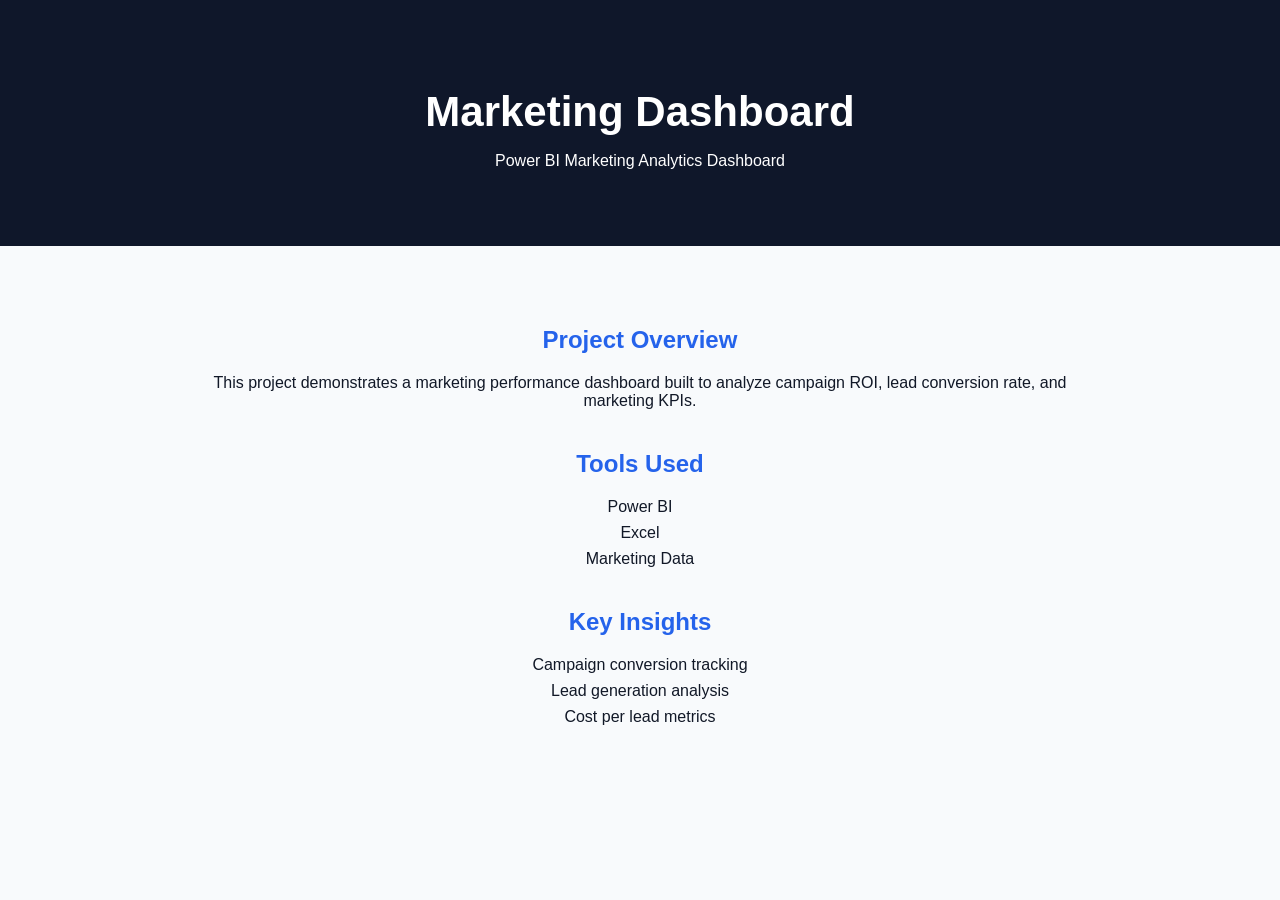
==== projects/marketing-dashboard.html @ 74855278 "Create marketing-dashboard.html" ====
<!DOCTYPE html>
<html>

<head>

<title>Marketing Dashboard Project</title>

<link rel="stylesheet" href="../style.css">

</head>

<body>

<header>

<h1>Marketing Dashboard</h1>

<p>Power BI Marketing Analytics Dashboard</p>

</header>

<section>

<h2>Project Overview</h2>

<p>
This project demonstrates a marketing performance dashboard built
to analyze campaign ROI, lead conversion rate, and marketing KPIs.
</p>

<h2>Tools Used</h2>

<ul>

<li>Power BI</li>
<li>Excel</li>
<li>Marketing Data</li>

</ul>

<h2>Key Insights</h2>

<ul>

<li>Campaign conversion tracking</li>
<li>Lead generation analysis</li>
<li>Cost per lead metrics</li>

</ul>

</section>

</body>

</html>
---- style.css ----
nav{
background:#111827;
padding:15px;
}

nav a{
color:white;
margin:0 15px;
text-decoration:none;
font-weight:bold;
}

nav a:hover{
color:#2563eb;
}

body{
font-family: Arial, Helvetica, sans-serif;
margin:0;
background:#f8fafc;
color:#111827;
text-align:center;
}

header{
background:#0f172a;
color:white;
padding:60px 20px;
}

section{
padding:40px;
max-width:900px;
margin:auto;
}

h1{
font-size:42px;
margin-bottom:10px;
}

h2{
margin-top:40px;
color:#2563eb;
}

ul{
list-style:none;
padding:0;
}

li{
margin:8px 0;
}

footer{
margin-top:40px;
padding:20px;
background:#0f172a;
color:white;
}

.profile{

width:140px;
height:140px;
border-radius:50%;
margin-bottom:20px;
border:4px solid white;

}

.resume-btn{

display:inline-block;
margin-top:20px;
padding:12px 25px;
background:#2563eb;
color:white;
text-decoration:none;
border-radius:6px;
font-weight:bold;

}

.resume-btn:hover{

background:#1e40af;

}

.portfolio-grid{

display:grid;
grid-template-columns:repeat(auto-fit,minmax(250px,1fr));
gap:25px;
margin-top:30px;

}

.project-card{

background:white;
padding:25px;
border-radius:10px;
box-shadow:0 4px 12px rgba(0,0,0,0.1);

}

.project-card:hover{

transform:translateY(-5px);
transition:0.3s;

}

form{

display:flex;
flex-direction:column;
max-width:500px;
margin:auto;
gap:15px;

}

input, textarea{

padding:12px;
border-radius:6px;
border:1px solid #ccc;
font-size:14px;

}

button{

background:#2563eb;
color:white;
padding:12px;
border:none;
border-radius:6px;
font-weight:bold;
cursor:pointer;

}

button:hover{

background:#1e40af;

}

.social-links{

margin-top:20px;

}

.social-links a{

display:inline-block;
margin:8px;
padding:10px 18px;
background:#111827;
color:white;
text-decoration:none;
border-radius:6px;
font-size:14px;

}

.social-links a:hover{

background:#2563eb;

}
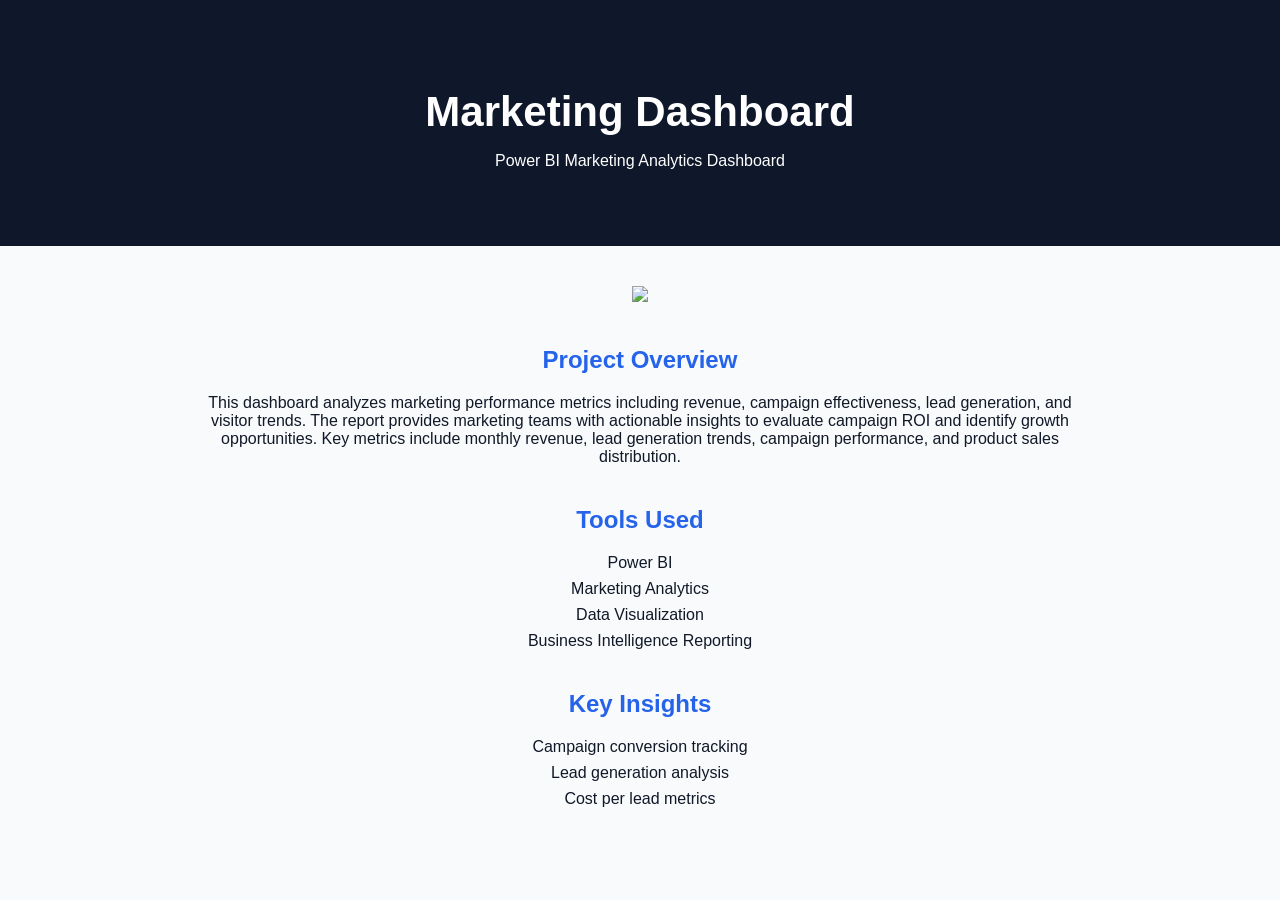
==== commit f292c6b8: "Update marketing-dashboard.html" ====
--- a/projects/marketing-dashboard.html
+++ b/projects/marketing-dashboard.html
@@ -20,22 +20,28 @@
 </header>
 
 <section>
+<img src="../images/marketing-dashboard.png" class="project-image">
 
 <h2>Project Overview</h2>
 
 <p>
-This project demonstrates a marketing performance dashboard built
-to analyze campaign ROI, lead conversion rate, and marketing KPIs.
+This dashboard analyzes marketing performance metrics including revenue,
+campaign effectiveness, lead generation, and visitor trends.
+
+The report provides marketing teams with actionable insights
+to evaluate campaign ROI and identify growth opportunities.
+
+Key metrics include monthly revenue, lead generation trends,
+campaign performance, and product sales distribution.
 </p>
 
 <h2>Tools Used</h2>
 
 <ul>
-
 <li>Power BI</li>
-<li>Excel</li>
-<li>Marketing Data</li>
-
+<li>Marketing Analytics</li>
+<li>Data Visualization</li>
+<li>Business Intelligence Reporting</li>
 </ul>
 
 <h2>Key Insights</h2>
--- a/style.css
+++ b/style.css
@@ -177,3 +177,22 @@
 }
 
 
+.project-card a{
+
+display:inline-block;
+margin-top:10px;
+padding:8px 14px;
+background:#2563eb;
+color:white;
+text-decoration:none;
+border-radius:6px;
+
+}
+
+.project-card a:hover{
+
+background:#1e40af;
+
+}
+
+
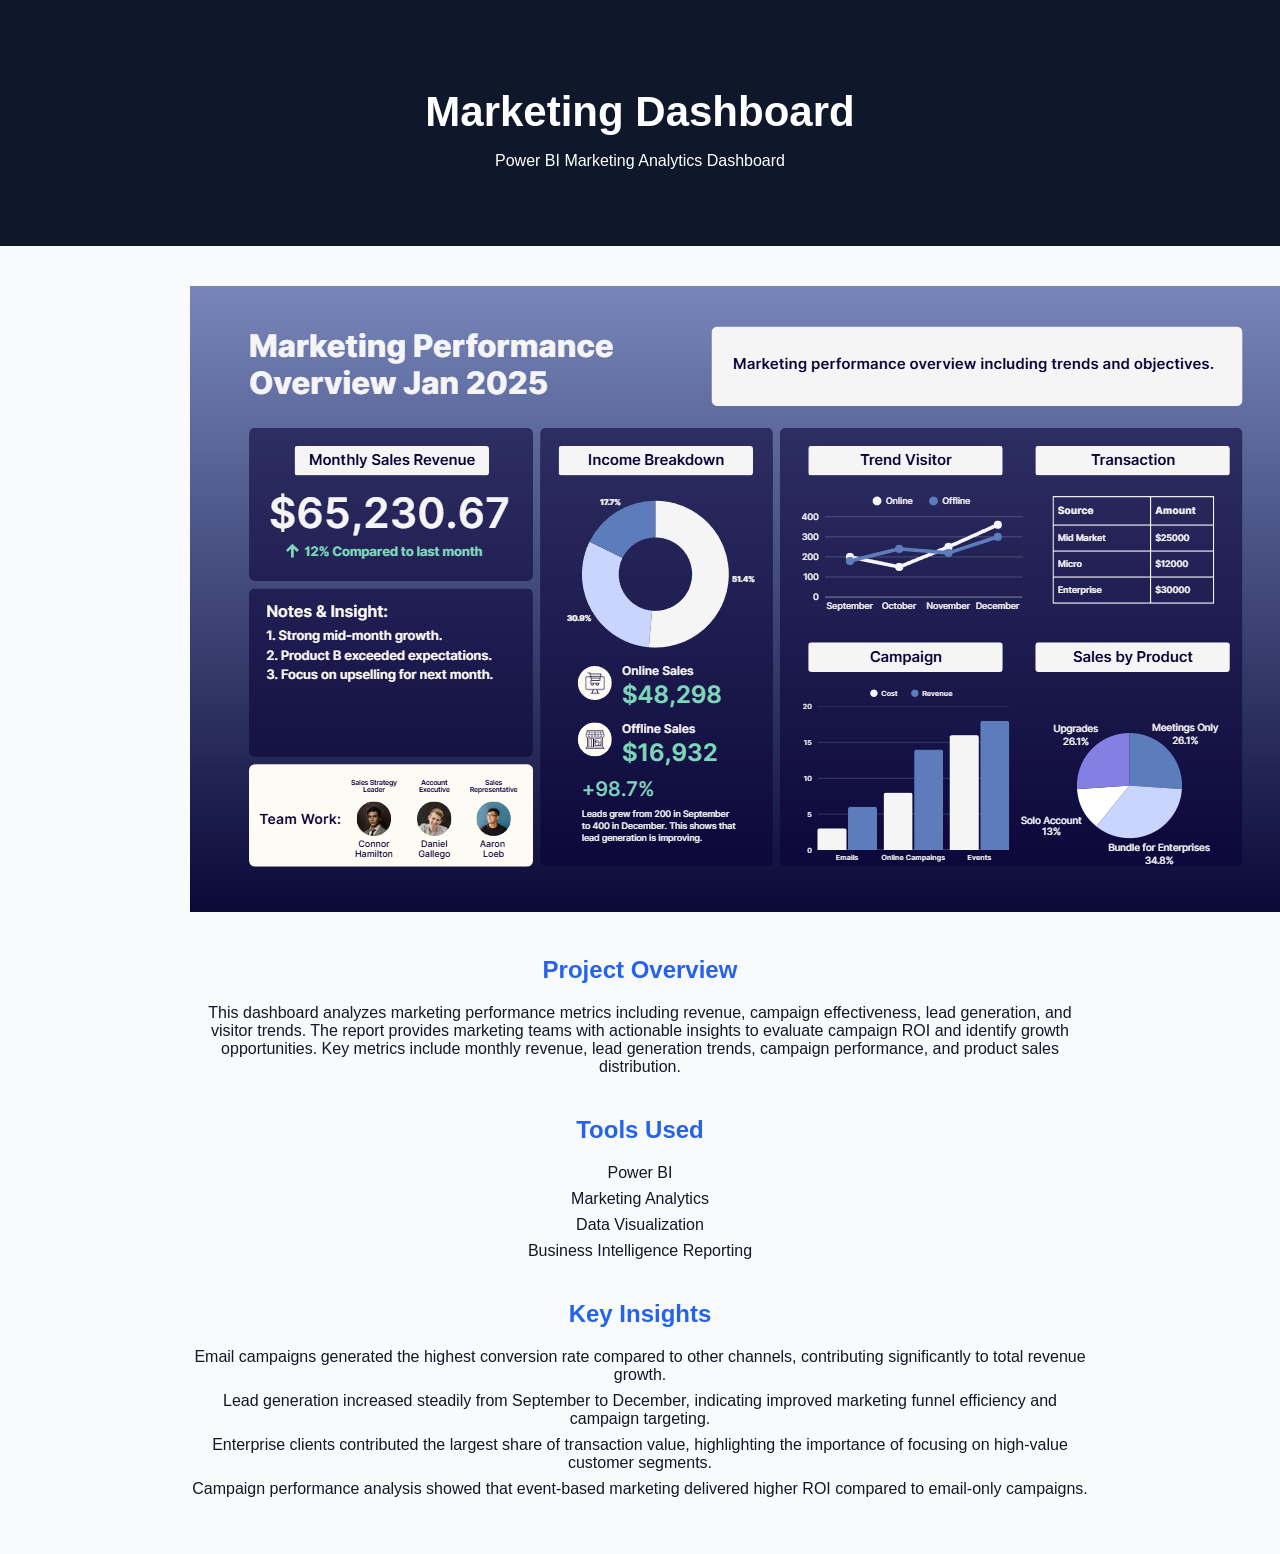
==== commit c6d64c52: "Update marketing-dashboard.html" ====
--- a/projects/marketing-dashboard.html
+++ b/projects/marketing-dashboard.html
@@ -48,9 +48,25 @@
 
 <ul>
 
-<li>Campaign conversion tracking</li>
-<li>Lead generation analysis</li>
-<li>Cost per lead metrics</li>
+<li>
+Email campaigns generated the highest conversion rate compared to other channels,
+contributing significantly to total revenue growth.
+</li>
+
+<li>
+Lead generation increased steadily from September to December, indicating improved
+marketing funnel efficiency and campaign targeting.
+</li>
+
+<li>
+Enterprise clients contributed the largest share of transaction value,
+highlighting the importance of focusing on high-value customer segments.
+</li>
+
+<li>
+Campaign performance analysis showed that event-based marketing delivered
+higher ROI compared to email-only campaigns.
+</li>
 
 </ul>
 
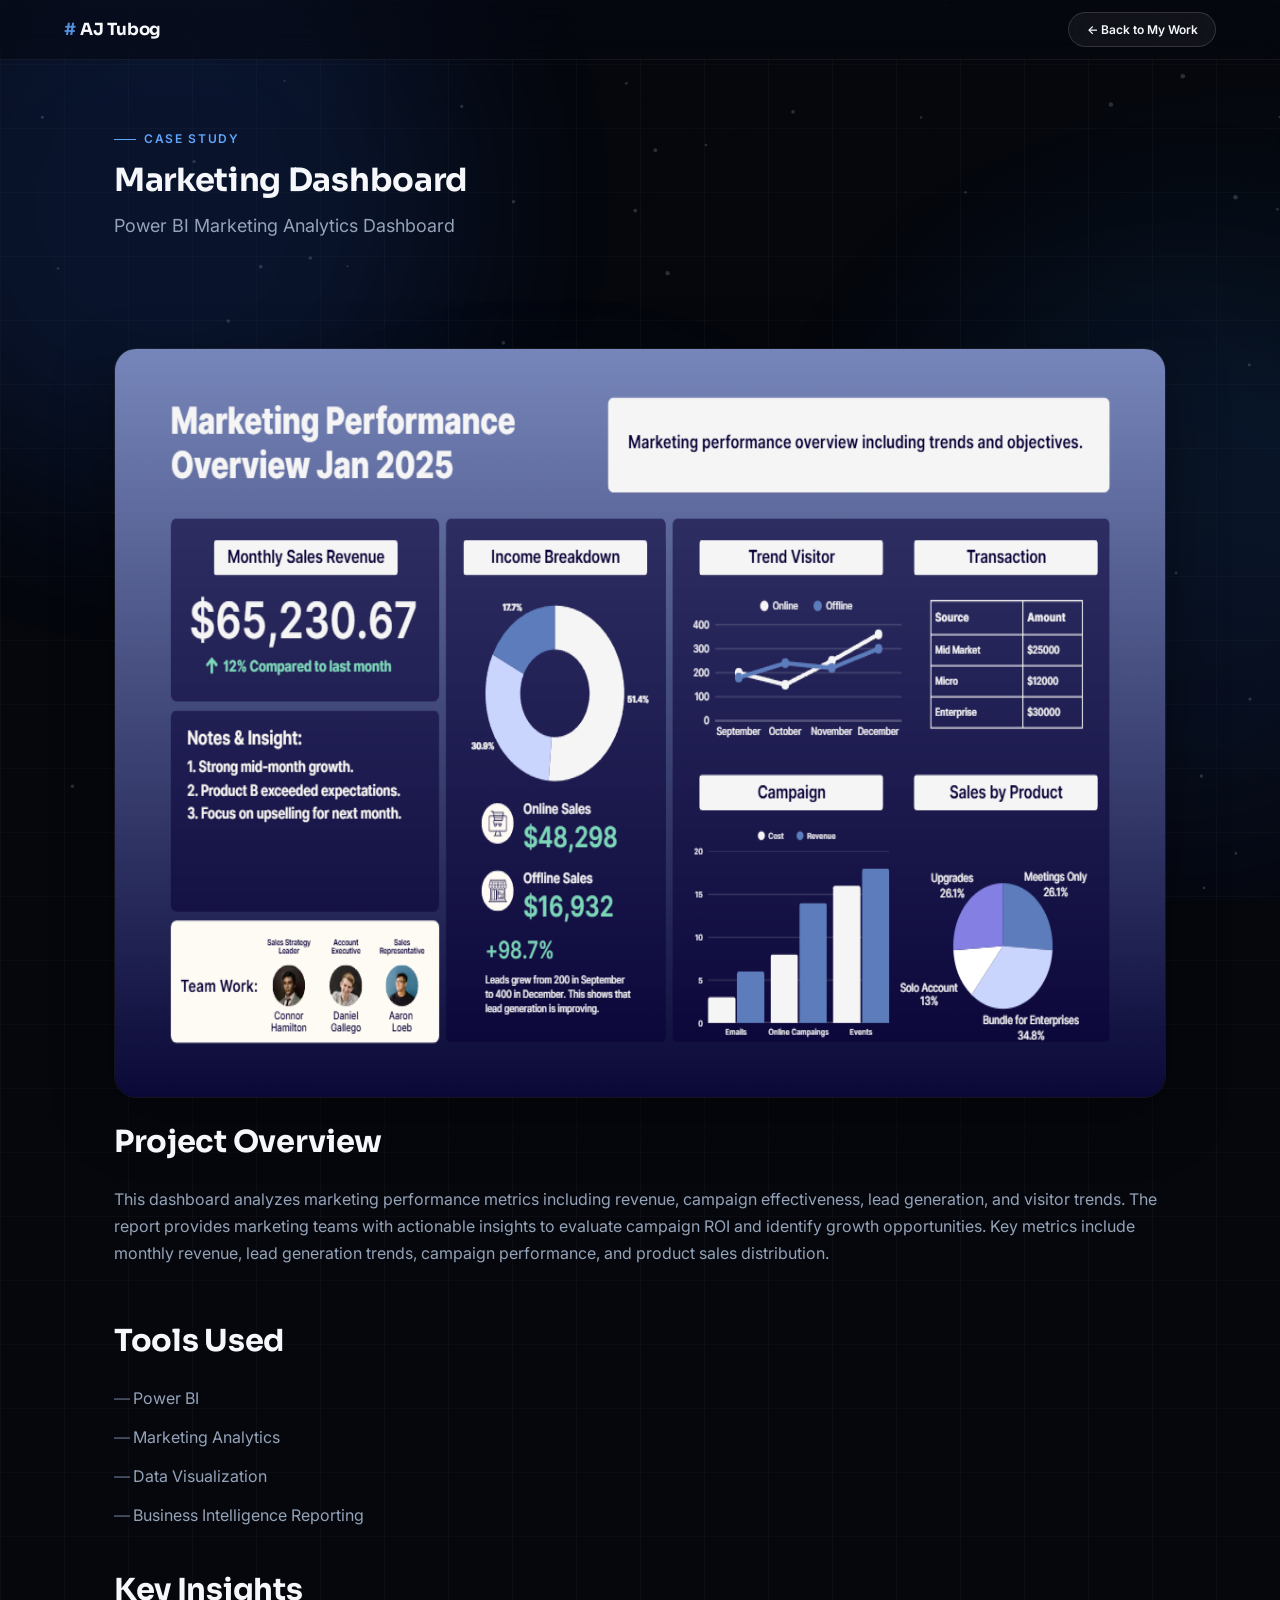
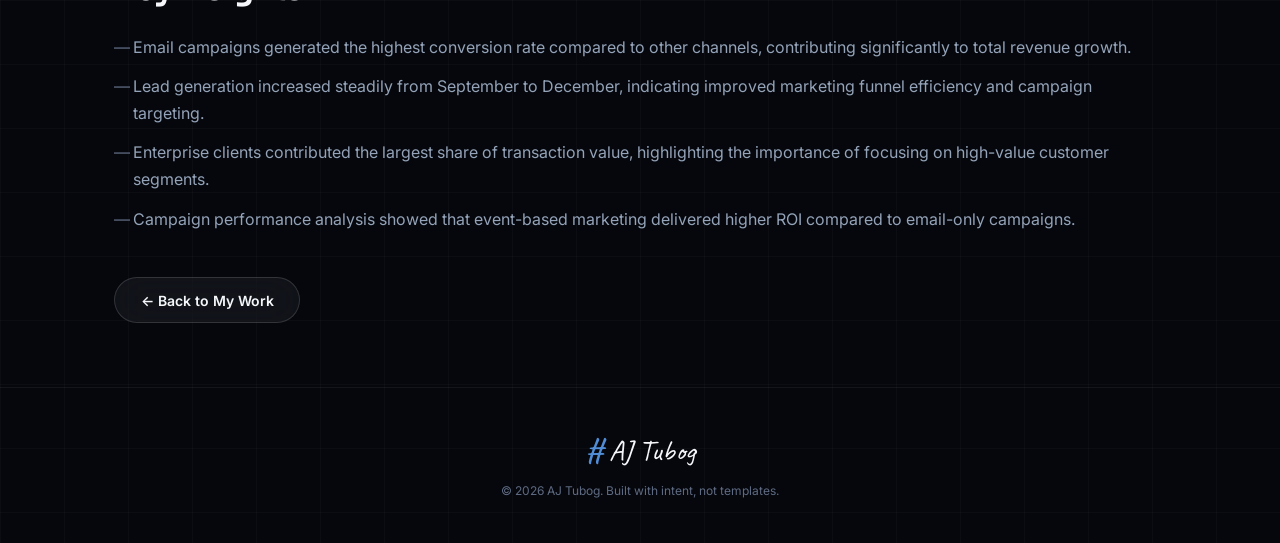
==== commit 073069a7: "Add files via upload" ====
--- a/projects/marketing-dashboard.html
+++ b/projects/marketing-dashboard.html
@@ -1,77 +1,94 @@
 <!DOCTYPE html>
-<html>
+<html lang="en">
+<head>
+<meta charset="UTF-8">
+<meta name="viewport" content="width=device-width, initial-scale=1.0">
+<title>Marketing Dashboard — AJ Tubog</title>
+<meta name="description" content="Power BI dashboard analyzing campaign performance and marketing ROI, built by AJ Tubog.">
+<link rel="canonical" href="https://tubogaj.github.io/aj-tubog-portfolio/projects/marketing-dashboard.html">
 
-<head>
+<link rel="preconnect" href="https://fonts.googleapis.com">
+<link rel="preconnect" href="https://fonts.gstatic.com" crossorigin>
+<link rel="preconnect" href="https://cdnjs.cloudflare.com" crossorigin>
 
-<title>Marketing Dashboard Project</title>
+<link rel="stylesheet" href="../css/style.css">
 
-<link rel="stylesheet" href="../style.css">
-
+<link rel="preload" as="style" href="https://fonts.googleapis.com/css2?family=Sora:wght@400;600;700&family=Inter:wght@300;400;500;600&family=Caveat:wght@600;700&display=swap" onload="this.onload=null;this.rel='stylesheet'">
+<link rel="preload" as="style" href="https://cdnjs.cloudflare.com/ajax/libs/font-awesome/6.5.0/css/all.min.css" onload="this.onload=null;this.rel='stylesheet'">
+<noscript>
+  <link rel="stylesheet" href="https://fonts.googleapis.com/css2?family=Sora:wght@400;600;700&family=Inter:wght@300;400;500;600&family=Caveat:wght@600;700&display=swap">
+  <link rel="stylesheet" href="https://cdnjs.cloudflare.com/ajax/libs/font-awesome/6.5.0/css/all.min.css">
+</noscript>
 </head>
 
 <body>
+<a class="skip-link" href="#main">Skip to content</a>
+<div class="ambient-bg" aria-hidden="true">
+  <span class="ambient-blob a"></span>
+  <span class="ambient-blob b"></span>
+  <span class="ambient-blob c"></span>
+</div>
+<canvas id="bgNetwork" class="bg-network" aria-hidden="true"></canvas>
 
-<header>
+<nav class="site-nav">
+  <a href="../index.html" class="brand"><span class="hash">#</span> AJ Tubog</a>
+  <a href="../index.html#work" class="btn btn-ghost btn-sm">← Back to My Work</a>
+</nav>
 
-<h1>Marketing Dashboard</h1>
+<main id="main">
+  <header class="section project-hero">
+    <div class="container">
+      <p class="eyebrow">Case Study</p>
+      <h1>Marketing Dashboard</h1>
+      <p class="subtitle">Power BI Marketing Analytics Dashboard</p>
+    </div>
+  </header>
 
-<p>Power BI Marketing Analytics Dashboard</p>
+  <section class="section section-tight">
+    <div class="container">
+      <img src="../images/marketing-dashboard.png" alt="Marketing Dashboard screenshot" class="project-image" width="1200" height="750" decoding="async">
 
-</header>
+      <div class="project-content">
+        <h2>Project Overview</h2>
+        <p>This dashboard analyzes marketing performance metrics including revenue, campaign effectiveness, lead generation, and visitor trends. The report provides marketing teams with actionable insights to evaluate campaign ROI and identify growth opportunities. Key metrics include monthly revenue, lead generation trends, campaign performance, and product sales distribution.</p>
+      </div>
 
-<section>
-<img src="../images/marketing-dashboard.png" class="project-image">
+      <div class="project-content">
+        <h2>Tools Used</h2>
+        <ul>
+          <li>Power BI</li>
+          <li>Marketing Analytics</li>
+          <li>Data Visualization</li>
+          <li>Business Intelligence Reporting</li>
+        </ul>
+      </div>
 
-<h2>Project Overview</h2>
+      <div class="project-content">
+        <h2>Key Insights</h2>
+        <ul>
+          <li>Email campaigns generated the highest conversion rate compared to other channels, contributing significantly to total revenue growth.</li>
+          <li>Lead generation increased steadily from September to December, indicating improved marketing funnel efficiency and campaign targeting.</li>
+          <li>Enterprise clients contributed the largest share of transaction value, highlighting the importance of focusing on high-value customer segments.</li>
+          <li>Campaign performance analysis showed that event-based marketing delivered higher ROI compared to email-only campaigns.</li>
+        </ul>
+      </div>
 
-<p>
-This dashboard analyzes marketing performance metrics including revenue,
-campaign effectiveness, lead generation, and visitor trends.
+      <a href="../index.html#work" class="btn btn-ghost">← Back to My Work</a>
+    </div>
+  </section>
+</main>
 
-The report provides marketing teams with actionable insights
-to evaluate campaign ROI and identify growth opportunities.
+<footer class="site-footer">
+  <div class="container">
+    <div class="footer-signature"><span class="hash">#</span> AJ Tubog</div>
+    <p class="footer-note">© <span id="year"></span> AJ Tubog. Built with intent, not templates.</p>
+  </div>
+</footer>
 
-Key metrics include monthly revenue, lead generation trends,
-campaign performance, and product sales distribution.
-</p>
-
-<h2>Tools Used</h2>
-
-<ul>
-<li>Power BI</li>
-<li>Marketing Analytics</li>
-<li>Data Visualization</li>
-<li>Business Intelligence Reporting</li>
-</ul>
-
-<h2>Key Insights</h2>
-
-<ul>
-
-<li>
-Email campaigns generated the highest conversion rate compared to other channels,
-contributing significantly to total revenue growth.
-</li>
-
-<li>
-Lead generation increased steadily from September to December, indicating improved
-marketing funnel efficiency and campaign targeting.
-</li>
-
-<li>
-Enterprise clients contributed the largest share of transaction value,
-highlighting the importance of focusing on high-value customer segments.
-</li>
-
-<li>
-Campaign performance analysis showed that event-based marketing delivered
-higher ROI compared to email-only campaigns.
-</li>
-
-</ul>
-
-</section>
-
+<script>document.getElementById('year').textContent = new Date().getFullYear();</script>
+<script type="module">
+  import { initParticles } from '../js/particles.js';
+  initParticles();
+</script>
 </body>
-
 </html>
--- a/css/style.css
+++ b/css/style.css
@@ -0,0 +1,1447 @@
+/* =========================================================
+   DESIGN TOKENS
+   Single source of truth for color, type, spacing, motion.
+   Seeded from the site's existing navy/blue palette + fonts.
+   ========================================================= */
+
+:root{
+
+  /* ---- Color: surfaces ---- */
+  --bg-0:#030407;              /* deepest background */
+  --bg-1:#05070d;              /* base body background */
+  --bg-2:#0a0d17;              /* raised surface */
+  --bg-3:#0e121e;              /* card / panel surface */
+
+  /* ---- Color: glass ---- */
+  --glass-fill:rgba(255,255,255,.05);
+  --glass-fill-strong:rgba(255,255,255,.08);
+  --glass-border:rgba(255,255,255,.08);
+  --glass-blur:18px;
+
+  /* ---- Color: text ---- */
+  --text-0:#f5f7fb;            /* headline */
+  --text-1:#e5e7eb;            /* body strong */
+  --text-2:#94a3b8;            /* body muted */
+  --text-3:#5f6b82;            /* faint / captions */
+
+  /* ---- Color: brand accent ---- */
+  --accent:#3b82f6;
+  --accent-2:#60a5fa;
+  --accent-dim:#2563eb;
+  --accent-glow:rgba(59,130,246,.35);
+
+  /* ---- Color: ambient (ombre lighting, floating gradients) ---- */
+  --ambient-a:#2563eb;
+  --ambient-b:#1e3a8a;
+  --ambient-c:#0ea5e9;
+
+  /* ---- Borders ---- */
+  --border-soft:rgba(255,255,255,.06);
+  --border-strong:rgba(255,255,255,.14);
+
+  /* ---- Typography ---- */
+  --font-display:'Sora', sans-serif;
+  --font-body:'Inter', sans-serif;
+  --font-signature:'Caniago', 'Caveat', cursive;
+
+  --fs-display-xl: clamp(3rem, 8vw, 7rem);
+  --fs-display-lg: clamp(2.25rem, 5vw, 4.5rem);
+  --fs-display-md: clamp(1.75rem, 3.4vw, 2.75rem);
+  --fs-heading: clamp(1.4rem, 2.4vw, 1.9rem);
+  --fs-body-lg: 1.125rem;
+  --fs-body: 1rem;
+  --fs-body-sm: .875rem;
+  --fs-caption: .75rem;
+
+  --lh-tight: 1.08;
+  --lh-snug: 1.3;
+  --lh-body: 1.7;
+
+  /* ---- Spacing scale ---- */
+  --space-2xs: .25rem;
+  --space-xs: .5rem;
+  --space-sm: .75rem;
+  --space-md: .85rem;
+  --space-lg: 1.25rem;
+  --space-xl: 1.75rem;
+  --space-2xl: 2.75rem;
+  --space-3xl: 4rem;
+  --space-4xl: 5.5rem;
+
+  /* ---- Radius ---- */
+  --radius-sm: 8px;
+  --radius-md: 14px;
+  --radius-lg: 22px;
+  --radius-xl: 32px;
+  --radius-full: 999px;
+
+  /* ---- Shadow ---- */
+  --shadow-soft: 0 20px 60px rgba(0,0,0,.35);
+  --shadow-strong: 0 30px 80px rgba(0,0,0,.55);
+  --shadow-accent: 0 20px 60px var(--accent-glow);
+
+  /* ---- Motion ---- */
+  --ease-premium: cubic-bezier(.16,.84,.44,1);
+  --ease-out-soft: cubic-bezier(.22,.61,.36,1);
+  --dur-fast: .25s;
+  --dur-base: .5s;
+  --dur-slow: .9s;
+  --dur-slower: 1.6s;
+
+  /* ---- Layout ---- */
+  --container-w: 1180px;
+  --container-pad: clamp(20px, 5vw, 64px);
+
+  /* ---- Z-index scale ---- */
+  --z-bg: -1;
+  --z-base: 1;
+  --z-nav: 50;
+  --z-cursor: 60;
+  --z-chat: 70;
+  --z-preloader: 100;
+}
+
+/* Respect OS-level reduced motion at the token level so any
+   consumer can branch on it via this custom property trick */
+@media (prefers-reduced-motion: reduce){
+  :root{
+    --dur-fast: 0s;
+    --dur-base: 0s;
+    --dur-slow: 0s;
+    --dur-slower: 0s;
+  }
+}
+
+/* =========================================================
+   BASE — reset, typography, global element defaults
+   ========================================================= */
+
+@font-face{
+  font-family:'Caniago';
+  src:url('../fonts/Caniago-Regular.woff2') format('woff2');
+  font-weight:400;
+  font-style:normal;
+  font-display:swap;
+}
+
+*,
+*::before,
+*::after{
+  box-sizing:border-box;
+}
+
+html{
+  scroll-behavior:auto; /* Lenis takes over smooth scrolling when JS is active */
+}
+
+html.no-js{
+  scroll-behavior:smooth; /* fallback if JS fails to load */
+}
+
+body{
+  margin:0;
+  min-height:100vh;
+  font-family:var(--font-body);
+  font-size:var(--fs-body);
+  color:var(--text-1);
+  background:var(--bg-1);
+  overflow-x:hidden;
+
+  background-image:
+    radial-gradient(ellipse 900px 600px at 15% -10%, rgba(37,99,235,.08), transparent 60%),
+    radial-gradient(ellipse 800px 600px at 100% 20%, rgba(14,165,233,.06), transparent 60%),
+    linear-gradient(rgba(255,255,255,.025) 1px, transparent 1px),
+    linear-gradient(90deg, rgba(255,255,255,.025) 1px, transparent 1px);
+  background-size: auto, auto, 64px 64px, 64px 64px;
+}
+
+img,svg,video{
+  max-width:100%;
+  display:block;
+}
+
+a{
+  color:inherit;
+}
+
+button{
+  font:inherit;
+  color:inherit;
+}
+
+h1,h2,h3,h4{
+  font-family:var(--font-display);
+  color:var(--text-0);
+  line-height:var(--lh-tight);
+  margin:0 0 var(--space-md);
+  letter-spacing:-.01em;
+}
+
+p{
+  margin:0 0 var(--space-md);
+  line-height:var(--lh-body);
+  color:var(--text-2);
+}
+
+ul{
+  margin:0;
+  padding:0;
+  list-style:none;
+}
+
+::selection{
+  background:var(--accent);
+  color:#fff;
+}
+
+/* Accessible focus ring everywhere, invisible for mouse users */
+:focus{
+  outline:none;
+}
+:focus-visible{
+  outline:2px solid var(--accent-2);
+  outline-offset:3px;
+  border-radius:4px;
+}
+
+.skip-link{
+  position:absolute;
+  left:var(--space-md);
+  top:-100px;
+  background:var(--accent);
+  color:#fff;
+  padding:.75rem 1.25rem;
+  border-radius:var(--radius-sm);
+  z-index:200;
+  transition:top var(--dur-fast) var(--ease-out-soft);
+}
+.skip-link:focus{
+  top:var(--space-md);
+}
+
+.visually-hidden{
+  position:absolute !important;
+  width:1px;height:1px;
+  padding:0;margin:-1px;
+  overflow:hidden;
+  clip:rect(0,0,0,0);
+  white-space:nowrap;
+  border:0;
+}
+
+/* =========================================================
+   LAYOUT — containers, section rhythm, grid utilities
+   ========================================================= */
+
+.container{
+  width:100%;
+  max-width:var(--container-w);
+  margin:0 auto;
+  padding-left:var(--container-pad);
+  padding-right:var(--container-pad);
+}
+
+.section{
+  position:relative;
+  padding:var(--space-4xl) 0;
+}
+
+.section-tight{
+  padding:var(--space-3xl) 0;
+}
+
+.section-header{
+  max-width:640px;
+  margin:0 0 var(--space-2xl);
+}
+
+.section-header.center{
+  margin-left:auto;
+  margin-right:auto;
+  text-align:center;
+}
+
+.eyebrow{
+  display:inline-flex;
+  align-items:center;
+  gap:.5rem;
+  font-family:var(--font-body);
+  font-size:var(--fs-caption);
+  letter-spacing:.14em;
+  text-transform:uppercase;
+  color:var(--accent-2);
+  font-weight:600;
+  margin-bottom:var(--space-md);
+}
+
+.eyebrow::before{
+  content:"";
+  width:22px;
+  height:1px;
+  background:var(--accent-2);
+}
+
+.grid{
+  display:grid;
+  gap:var(--space-lg);
+}
+
+.grid + .grid{
+  margin-top:var(--space-lg);
+}
+
+.grid-2{ grid-template-columns:repeat(2,1fr); }
+.grid-3{ grid-template-columns:repeat(3,1fr); }
+.grid-4{ grid-template-columns:repeat(4,1fr); max-width:960px; margin:0 auto; }
+.grid-auto{ grid-template-columns:repeat(auto-fit,minmax(240px,1fr)); }
+
+@media (max-width:900px){
+  .grid-2,.grid-3,.grid-4{ grid-template-columns:1fr 1fr; }
+}
+
+@media (max-width:640px){
+  .grid-2,.grid-3,.grid-4{ grid-template-columns:1fr; }
+  .section{ padding:var(--space-3xl) 0; }
+}
+
+/* =========================================================
+   COMPONENTS — nav, buttons, cards, pills, folders, chat shell
+   ========================================================= */
+
+/* ---------- Brand mark ---------- */
+.hash{
+  color:var(--accent-2);
+  opacity:.85;
+  font-weight:700;
+}
+
+/* ---------- Nav ---------- */
+.site-nav{
+  position:fixed;
+  top:0;left:0;right:0;
+  z-index:var(--z-nav);
+
+  display:flex;
+  align-items:center;
+  justify-content:space-between;
+  gap:var(--space-md);
+
+  padding:var(--space-sm) var(--container-pad);
+
+  background:rgba(6,9,17,.55);
+  backdrop-filter:blur(14px);
+  -webkit-backdrop-filter:blur(14px);
+  border-bottom:1px solid var(--border-soft);
+}
+
+.site-nav .brand{
+  font-family:var(--font-display);
+  font-weight:700;
+  font-size:1.05rem;
+  color:var(--text-0);
+  text-decoration:none;
+  letter-spacing:-.01em;
+}
+
+.nav-links{
+  display:flex;
+  gap:var(--space-lg);
+}
+
+.nav-links a{
+  font-size:var(--fs-body-sm);
+  font-weight:600;
+  text-decoration:none;
+  color:var(--text-2);
+  position:relative;
+  padding:.25rem 0;
+  transition:color var(--dur-fast) var(--ease-out-soft);
+}
+
+.nav-links a::after{
+  content:"";
+  position:absolute;
+  left:0;bottom:-2px;
+  width:0;height:1px;
+  background:var(--accent-2);
+  transition:width var(--dur-fast) var(--ease-out-soft);
+}
+
+.nav-links a:hover,
+.nav-links a.active{
+  color:var(--text-0);
+}
+.nav-links a:hover::after,
+.nav-links a.active::after{
+  width:100%;
+}
+
+.nav-cta{
+  display:inline-flex;
+}
+
+.nav-toggle{
+  display:none;
+  background:none;
+  border:1px solid var(--border-strong);
+  border-radius:var(--radius-sm);
+  width:40px;height:40px;
+  align-items:center;justify-content:center;
+  cursor:pointer;
+}
+.nav-toggle span,
+.nav-toggle span::before,
+.nav-toggle span::after{
+  content:"";
+  display:block;
+  width:18px;height:2px;
+  background:var(--text-0);
+  position:relative;
+  transition:transform var(--dur-fast);
+}
+.nav-toggle span::before{ position:absolute; top:-6px; }
+.nav-toggle span::after{ position:absolute; top:6px; }
+
+@media (max-width:760px){
+  .nav-links{
+    position:fixed;
+    inset:0 0 0 auto;
+    width:min(78vw,320px);
+    height:100vh;
+    background:var(--bg-2);
+    border-left:1px solid var(--border-soft);
+    flex-direction:column;
+    justify-content:center;
+    align-items:flex-start;
+    gap:var(--space-xl);
+    padding:var(--space-2xl);
+    transform:translateX(100%);
+    transition:transform var(--dur-base) var(--ease-premium);
+  }
+  .nav-links.open{
+    transform:translateX(0);
+  }
+  .nav-toggle{ display:flex; }
+  .nav-cta{ display:none; }
+}
+
+/* ---------- Buttons ---------- */
+.btn{
+  --btn-x:0px; --btn-y:0px;
+  display:inline-flex;
+  align-items:center;
+  justify-content:center;
+  gap:.5rem;
+  padding:.85rem 1.6rem;
+  border-radius:var(--radius-full);
+  font-weight:600;
+  font-size:var(--fs-body-sm);
+  text-decoration:none;
+  border:1px solid transparent;
+  cursor:pointer;
+  transform:translate(var(--btn-x),var(--btn-y));
+  transition:transform var(--dur-fast) var(--ease-out-soft),
+             background var(--dur-fast), box-shadow var(--dur-fast), border-color var(--dur-fast);
+  will-change:transform;
+}
+
+.btn-primary{
+  background:var(--accent);
+  color:#fff;
+  box-shadow:0 12px 30px var(--accent-glow);
+}
+.btn-primary:hover{
+  background:var(--accent-dim);
+}
+
+.btn-ghost{
+  background:var(--glass-fill);
+  border-color:var(--border-strong);
+  color:var(--text-0);
+  backdrop-filter:blur(var(--glass-blur));
+}
+.btn-ghost:hover{
+  background:var(--glass-fill-strong);
+  border-color:var(--accent-2);
+}
+
+.btn-sm{
+  padding:.55rem 1.1rem;
+  font-size:var(--fs-caption);
+}
+
+/* ---------- Glass card ---------- */
+.glass-card{
+  background:var(--glass-fill);
+  border:1px solid var(--glass-border);
+  backdrop-filter:blur(var(--glass-blur));
+  -webkit-backdrop-filter:blur(var(--glass-blur));
+  border-radius:var(--radius-lg);
+  padding:var(--space-xl);
+  transition:transform var(--dur-fast) var(--ease-out-soft),
+             border-color var(--dur-fast), box-shadow var(--dur-fast);
+}
+.glass-card:hover{
+  transform:translateY(-6px);
+  border-color:var(--border-strong);
+  box-shadow:var(--shadow-soft);
+}
+
+/* ---------- Pills / tags ---------- */
+.pill{
+  display:inline-flex;
+  align-items:center;
+  gap:.4rem;
+  padding:.5rem 1rem;
+  border-radius:var(--radius-full);
+  background:var(--glass-fill);
+  border:1px solid var(--glass-border);
+  font-size:var(--fs-body-sm);
+  color:var(--text-1);
+  font-weight:500;
+}
+
+.pill-accent{
+  border-color:rgba(59,130,246,.35);
+  color:var(--accent-2);
+  background:rgba(59,130,246,.08);
+}
+
+.tag{
+  display:inline-flex;
+  padding:.3rem .7rem;
+  border-radius:var(--radius-sm);
+  font-size:var(--fs-caption);
+  color:var(--text-2);
+  background:rgba(255,255,255,.04);
+  border:1px solid var(--border-soft);
+}
+
+/* ---------- Folder component (My Work) ---------- */
+.folder{
+  border:1px solid var(--glass-border);
+  border-radius:var(--radius-lg);
+  background:var(--glass-fill);
+  overflow:hidden;
+  transition:border-color var(--dur-fast);
+}
+.folder[open],
+.folder.is-open{
+  border-color:var(--border-strong);
+}
+
+.folder-summary{
+  list-style:none;
+  cursor:pointer;
+  display:flex;
+  align-items:center;
+  justify-content:space-between;
+  gap:var(--space-md);
+  padding:var(--space-lg) var(--space-xl);
+  font-family:var(--font-display);
+  font-size:var(--fs-heading);
+  color:var(--text-0);
+}
+.folder-summary::-webkit-details-marker{ display:none; }
+
+.folder-summary .folder-icon{
+  width:34px;height:34px;
+  border-radius:var(--radius-sm);
+  background:rgba(59,130,246,.12);
+  color:var(--accent-2);
+  display:flex;align-items:center;justify-content:center;
+  flex:none;
+  transition:transform var(--dur-fast) var(--ease-premium);
+}
+.folder.is-open .folder-icon{
+  transform:rotate(90deg);
+}
+
+.folder-count{
+  margin-left:auto;
+  font-family:var(--font-body);
+  font-size:var(--fs-caption);
+  color:var(--text-3);
+  font-weight:500;
+}
+
+.folder-body{
+  overflow:hidden;
+  height:0;
+  padding:0 var(--space-xl);
+}
+.folder.is-open .folder-body,
+.folder[open] .folder-body{
+  height:auto;
+  padding:0 var(--space-xl) var(--space-xl);
+}
+
+.work-grid{
+  display:flex;
+  flex-wrap:wrap;
+  justify-content:center;
+  gap:var(--space-lg);
+}
+
+.work-card{
+  border:1px solid var(--border-soft);
+  border-radius:var(--radius-md);
+  background:var(--bg-3);
+  overflow:hidden;
+  display:flex;
+  flex-direction:column;
+  flex:1 1 300px;
+  max-width:340px;
+}
+
+.work-card-media{
+  aspect-ratio:16/10;
+  background:linear-gradient(135deg,var(--bg-2),var(--bg-3));
+  display:flex;align-items:center;justify-content:center;
+  color:var(--text-3);
+  font-size:var(--fs-caption);
+  position:relative;
+}
+.work-card-media img{
+  width:100%;height:100%;object-fit:cover;
+}
+
+.work-card-body{
+  padding:var(--space-lg);
+  display:flex;
+  flex-direction:column;
+  gap:var(--space-sm);
+  flex:1;
+}
+
+.work-card-tags{
+  display:flex;
+  flex-wrap:wrap;
+  gap:.4rem;
+}
+
+.work-card-links{
+  margin-top:auto;
+  display:flex;
+  gap:var(--space-sm);
+  padding-top:var(--space-sm);
+}
+
+.work-card-links a{
+  font-size:var(--fs-caption);
+  font-weight:600;
+  color:var(--accent-2);
+  text-decoration:none;
+}
+.work-card-links a:hover{
+  text-decoration:underline;
+}
+
+.work-card.is-placeholder{
+  opacity:.72;
+}
+.work-card.is-placeholder .work-card-media::after{
+  content:"Coming soon";
+}
+
+/* ---------- Timeline (Experience) ---------- */
+.timeline{
+  position:relative;
+  padding-left:var(--space-xl);
+  border-left:1px solid var(--border-soft);
+}
+
+.timeline-item{
+  position:relative;
+  padding-bottom:var(--space-2xl);
+}
+.timeline-item:last-child{
+  padding-bottom:0;
+}
+
+.timeline-item::before{
+  content:"";
+  position:absolute;
+  left:calc(var(--space-xl) * -1 - 5px);
+  top:6px;
+  width:10px;height:10px;
+  border-radius:50%;
+  background:var(--accent);
+  box-shadow:0 0 0 4px rgba(59,130,246,.18);
+}
+
+.timeline-role{
+  font-family:var(--font-display);
+  font-size:var(--fs-heading);
+  color:var(--text-0);
+  margin-bottom:.15rem;
+}
+
+.timeline-meta{
+  display:flex;
+  flex-wrap:wrap;
+  gap:.5rem 1rem;
+  font-size:var(--fs-body-sm);
+  color:var(--accent-2);
+  margin-bottom:var(--space-sm);
+}
+
+.timeline-item ul{
+  display:flex;
+  flex-direction:column;
+  gap:.4rem;
+}
+.timeline-item li{
+  color:var(--text-2);
+  font-size:var(--fs-body-sm);
+  line-height:var(--lh-body);
+  padding-left:1.1rem;
+  position:relative;
+}
+.timeline-item li::before{
+  content:"—";
+  position:absolute;
+  left:0;
+  color:var(--text-3);
+}
+
+.timeline-position + .timeline-position{
+  margin-top:var(--space-lg);
+  padding-top:var(--space-lg);
+  border-top:1px dashed var(--border-soft);
+}
+
+.timeline-position h4{
+  display:flex;
+  flex-wrap:wrap;
+  align-items:baseline;
+  gap:.5rem 1rem;
+  font-family:var(--font-body);
+  font-size:var(--fs-body-lg);
+  font-weight:700;
+  color:var(--text-0);
+  margin:0 0 var(--space-sm);
+}
+
+.timeline-position .period{
+  font-size:var(--fs-caption);
+  font-weight:600;
+  color:var(--accent-2);
+}
+
+/* ---------- ChatAJT floating widget ---------- */
+.chatajt-launcher{
+  position:fixed;
+  right:var(--space-lg);
+  bottom:var(--space-lg);
+  z-index:var(--z-chat);
+
+  display:flex;
+  align-items:center;
+  gap:.6rem;
+
+  padding:.8rem 1.2rem;
+  border-radius:var(--radius-full);
+  border:1px solid var(--border-strong);
+  background:var(--bg-3);
+  color:var(--text-0);
+  font-weight:600;
+  font-size:var(--fs-body-sm);
+  box-shadow:var(--shadow-soft);
+  cursor:pointer;
+}
+.chatajt-launcher:hover{
+  border-color:var(--accent-2);
+}
+
+.chatajt-launcher .dot{
+  width:8px;height:8px;
+  border-radius:50%;
+  background:var(--accent);
+  box-shadow:0 0 8px var(--accent);
+}
+
+.chatajt-panel{
+  position:fixed;
+  right:var(--space-lg);
+  bottom:calc(var(--space-lg) + 64px);
+  z-index:var(--z-chat);
+
+  width:min(360px, calc(100vw - 2 * var(--space-lg)));
+  max-height:min(560px, 70vh);
+
+  display:flex;
+  flex-direction:column;
+
+  background:var(--bg-2);
+  border:1px solid var(--border-strong);
+  border-radius:var(--radius-lg);
+  box-shadow:var(--shadow-strong);
+
+  opacity:0;
+  transform:translateY(16px) scale(.98);
+  pointer-events:none;
+  transition:opacity var(--dur-fast) var(--ease-out-soft),
+             transform var(--dur-fast) var(--ease-out-soft);
+}
+.chatajt-panel.is-open{
+  opacity:1;
+  transform:translateY(0) scale(1);
+  pointer-events:auto;
+}
+
+.chatajt-header{
+  display:flex;
+  align-items:center;
+  justify-content:space-between;
+  padding:var(--space-md) var(--space-lg);
+  border-bottom:1px solid var(--border-soft);
+}
+
+.chatajt-header strong{
+  font-family:var(--font-display);
+  color:var(--text-0);
+}
+
+.chatajt-close{
+  background:none;border:none;cursor:pointer;
+  color:var(--text-2);
+  font-size:1.1rem;
+  line-height:1;
+  padding:.25rem;
+}
+.chatajt-close:hover{ color:var(--text-0); }
+
+.chatajt-messages{
+  flex:1;
+  overflow-y:auto;
+  padding:var(--space-md) var(--space-lg);
+  display:flex;
+  flex-direction:column;
+  gap:var(--space-sm);
+}
+
+.chatajt-msg{
+  max-width:88%;
+  padding:.6rem .9rem;
+  border-radius:var(--radius-md);
+  font-size:var(--fs-body-sm);
+  line-height:var(--lh-snug);
+}
+.chatajt-msg.bot{
+  align-self:flex-start;
+  background:var(--glass-fill);
+  border:1px solid var(--glass-border);
+  color:var(--text-1);
+}
+.chatajt-msg.user{
+  align-self:flex-end;
+  background:var(--accent);
+  color:#fff;
+}
+
+.chatajt-prompts{
+  display:flex;
+  flex-wrap:wrap;
+  gap:.4rem;
+  padding:0 var(--space-lg) var(--space-md);
+}
+
+.chatajt-prompt{
+  border:1px solid var(--border-strong);
+  background:transparent;
+  color:var(--text-2);
+  border-radius:var(--radius-full);
+  padding:.4rem .8rem;
+  font-size:var(--fs-caption);
+  cursor:pointer;
+  transition:border-color var(--dur-fast), color var(--dur-fast);
+}
+.chatajt-prompt:hover{
+  border-color:var(--accent-2);
+  color:var(--text-0);
+}
+
+.chatajt-form{
+  display:flex;
+  gap:.5rem;
+  padding:var(--space-md) var(--space-lg);
+  border-top:1px solid var(--border-soft);
+}
+
+.chatajt-form input{
+  flex:1;
+  padding:.7rem .9rem;
+  border-radius:var(--radius-full);
+  border:1px solid var(--border-soft);
+  background:var(--bg-1);
+  color:var(--text-0);
+  font-size:var(--fs-body-sm);
+}
+
+.chatajt-form button{
+  width:40px;height:40px;
+  border-radius:50%;
+  border:none;
+  background:var(--accent);
+  color:#fff;
+  cursor:pointer;
+  flex:none;
+}
+.chatajt-form button:hover{
+  background:var(--accent-dim);
+}
+
+@media (max-width:480px){
+  .chatajt-panel{
+    right:var(--space-sm);
+    left:var(--space-sm);
+    width:auto;
+    bottom:calc(var(--space-sm) + 64px);
+  }
+  .chatajt-launcher{
+    right:var(--space-sm);
+    bottom:var(--space-sm);
+  }
+}
+
+/* =========================================================
+   SECTIONS — per-section layout
+   ========================================================= */
+
+/* ---------- Preloader ---------- */
+.preloader{
+  position:fixed;
+  inset:0;
+  z-index:var(--z-preloader);
+  background:var(--bg-0);
+  display:flex;
+  align-items:center;
+  justify-content:center;
+  flex-direction:column;
+  gap:var(--space-md);
+}
+
+.preloader-signature-wrap{
+  position:relative;
+  display:inline-block;
+}
+
+.preloader-signature{
+  font-family:var(--font-signature);
+  font-size:clamp(2.5rem, 9vw, 5.5rem);
+  color:var(--text-0);
+  white-space:nowrap;
+  display:inline-block;
+}
+
+.preloader-pen{
+  position:absolute;
+  top:8%;
+  bottom:22%;
+  left:0;
+  width:2px;
+  border-radius:var(--radius-full);
+  background:var(--accent-2);
+  box-shadow:0 0 10px var(--accent-2), 0 0 2px #fff;
+  opacity:0;
+  pointer-events:none;
+}
+
+.preloader-bar{
+  width:180px;
+  height:2px;
+  background:var(--border-soft);
+  border-radius:var(--radius-full);
+  overflow:hidden;
+}
+.preloader-bar-fill{
+  height:100%;
+  width:0%;
+  background:var(--accent);
+}
+
+.preloader.is-hidden{
+  pointer-events:none;
+}
+
+/* ---------- Ambient background layer ---------- */
+.ambient-bg{
+  position:fixed;
+  inset:0;
+  z-index:var(--z-bg);
+  pointer-events:none;
+  overflow:hidden;
+}
+
+.bg-network{
+  position:fixed;
+  inset:0;
+  z-index:var(--z-bg);
+  pointer-events:none;
+  display:block;
+  opacity:.65;
+}
+
+@media (prefers-reduced-motion: reduce){
+  .bg-network{ display:none; }
+}
+
+.ambient-blob{
+  position:absolute;
+  width:46vw;
+  height:46vw;
+  max-width:640px;
+  max-height:640px;
+  border-radius:50%;
+  filter:blur(90px);
+  opacity:.14;
+  will-change:transform;
+}
+.ambient-blob.a{ top:-10%; left:-10%; background:var(--ambient-a); }
+.ambient-blob.b{ top:30%; right:-15%; background:var(--ambient-b); }
+.ambient-blob.c{ bottom:-15%; left:20%; background:var(--ambient-c); }
+
+.cursor-glow{
+  position:fixed;
+  top:0;left:0;
+  width:420px;height:420px;
+  border-radius:50%;
+  background:radial-gradient(circle, var(--accent-glow), transparent 65%);
+  transform:translate(-50%,-50%);
+  pointer-events:none;
+  z-index:var(--z-cursor);
+  opacity:0;
+  transition:opacity var(--dur-base);
+}
+.cursor-glow.is-active{ opacity:1; }
+
+@media (hover:none){
+  .cursor-glow{ display:none; }
+}
+
+/* ---------- Hero ---------- */
+.hero{
+  min-height:100svh;
+  display:flex;
+  align-items:center;
+  padding-top:calc(var(--space-3xl) + 60px);
+  padding-bottom:var(--space-3xl);
+}
+
+.hero-inner{
+  display:grid;
+  grid-template-columns:1.3fr .7fr;
+  gap:var(--space-2xl);
+  align-items:center;
+}
+
+.hero-name{
+  font-family:var(--font-signature);
+  font-size:clamp(1.6rem,3vw,2.4rem);
+  color:var(--accent-2);
+  margin-bottom:var(--space-sm);
+}
+
+.hero-headline{
+  font-size:var(--fs-display-lg);
+  line-height:var(--lh-tight);
+  margin-bottom:var(--space-lg);
+}
+
+.hero-sub{
+  font-size:var(--fs-body-lg);
+  color:var(--text-2);
+  max-width:46ch;
+  margin-bottom:var(--space-xl);
+}
+
+.hero-actions{
+  display:flex;
+  gap:var(--space-md);
+  flex-wrap:wrap;
+}
+
+.hero-portrait{
+  position:relative;
+  justify-self:center;
+}
+
+.hero-portrait img{
+  width:min(320px,80%);
+  aspect-ratio:1/1;
+  object-fit:cover;
+  border-radius:var(--radius-xl);
+  border:1px solid var(--border-strong);
+  box-shadow:var(--shadow-strong);
+}
+
+.hero-portrait::before{
+  content:"";
+  position:absolute;
+  inset:-24px;
+  border-radius:var(--radius-xl);
+  background:radial-gradient(circle at 30% 20%, var(--accent-glow), transparent 60%);
+  z-index:-1;
+}
+
+@media (max-width:900px){
+  .hero-inner{
+    grid-template-columns:1fr;
+    text-align:center;
+  }
+  .hero-sub{ margin-left:auto; margin-right:auto; }
+  .hero-actions{ justify-content:center; }
+  .hero-portrait{ order:-1; }
+}
+
+/* ---------- About ---------- */
+.about-grid{
+  display:grid;
+  grid-template-columns:.9fr 1.1fr;
+  gap:var(--space-2xl);
+  align-items:start;
+}
+
+.about-copy p{
+  font-size:var(--fs-body-lg);
+  color:var(--text-1);
+}
+
+.about-stats{
+  display:grid;
+  gap:var(--space-md);
+}
+
+.about-stat{
+  padding:var(--space-lg);
+}
+
+.about-stat .value{
+  font-family:var(--font-display);
+  font-size:2rem;
+  color:var(--text-0);
+}
+.about-stat .label{
+  font-size:var(--fs-body-sm);
+  color:var(--text-2);
+}
+
+@media (max-width:900px){
+  .about-grid{ grid-template-columns:1fr; }
+}
+
+/* ---------- Services (How I Can Help) ---------- */
+.service-card h3{
+  font-size:var(--fs-heading);
+  margin-bottom:var(--space-sm);
+}
+.service-card p{
+  font-size:var(--fs-body-sm);
+  margin-bottom:0;
+}
+.service-card .service-icon{
+  width:44px;height:44px;
+  border-radius:var(--radius-sm);
+  background:rgba(59,130,246,.12);
+  color:var(--accent-2);
+  display:flex;align-items:center;justify-content:center;
+  margin-bottom:var(--space-md);
+}
+
+/* ---------- What I Build (statement) ---------- */
+.statement{
+  text-align:center;
+}
+.statement h2{
+  font-size:var(--fs-display-md);
+  max-width:16ch;
+  margin:0 auto var(--space-md);
+}
+.statement p{
+  max-width:56ch;
+  margin:0 auto;
+  font-size:var(--fs-body-lg);
+}
+
+/* ---------- My Work ---------- */
+.work-folders{
+  display:flex;
+  flex-direction:column;
+  gap:var(--space-md);
+}
+
+/* ---------- Skills ---------- */
+.skills-groups{
+  display:grid;
+  grid-template-columns:repeat(6,1fr);
+  gap:var(--space-lg) var(--space-md);
+}
+
+@media (max-width:1100px){
+  .skills-groups{ grid-template-columns:repeat(3,1fr); }
+}
+
+@media (max-width:640px){
+  .skills-groups{ grid-template-columns:repeat(2,1fr); }
+}
+
+@media (max-width:420px){
+  .skills-groups{ grid-template-columns:1fr; }
+}
+
+.skills-group h3{
+  font-size:var(--fs-body-lg);
+  margin-bottom:var(--space-md);
+  color:var(--text-0);
+}
+
+.skills-group .pill-row{
+  display:flex;
+  flex-wrap:wrap;
+  gap:.5rem;
+}
+
+/* ---------- Industries ---------- */
+.industries-row{
+  display:flex;
+  flex-wrap:wrap;
+  gap:var(--space-md);
+  justify-content:center;
+}
+
+.industry-chip{
+  padding:var(--space-lg) var(--space-xl);
+  text-align:center;
+  min-width:180px;
+}
+.industry-chip h3{
+  font-size:var(--fs-body-lg);
+  margin-bottom:.35rem;
+}
+.industry-chip p{
+  font-size:var(--fs-caption);
+  margin:0;
+}
+
+/* ---------- Why Clients Hire Me ---------- */
+.why-grid{
+  display:flex;
+  flex-wrap:wrap;
+  justify-content:center;
+  gap:var(--space-lg);
+}
+
+.why-card{
+  flex:1 1 240px;
+  max-width:280px;
+}
+
+.why-card .why-index{
+  font-family:var(--font-display);
+  font-size:var(--fs-body-sm);
+  color:var(--accent-2);
+  margin-bottom:var(--space-sm);
+}
+
+/* ---------- CTA ---------- */
+.cta-section{
+  text-align:center;
+}
+.cta-panel{
+  padding:var(--space-3xl) var(--space-xl);
+  text-align:center;
+  background:linear-gradient(160deg, rgba(59,130,246,.12), rgba(139,92,246,.08));
+}
+.cta-panel h2{
+  font-size:var(--fs-display-md);
+  max-width:20ch;
+  margin:0 auto var(--space-lg);
+}
+.cta-actions{
+  display:flex;
+  gap:var(--space-md);
+  justify-content:center;
+  flex-wrap:wrap;
+}
+
+/* ---------- Contact ---------- */
+.contact-grid{
+  display:flex;
+  flex-wrap:wrap;
+  gap:var(--space-md);
+  justify-content:center;
+}
+
+.contact-btn{
+  display:flex;
+  align-items:center;
+  gap:.6rem;
+  min-width:170px;
+}
+
+/* ---------- Footer ---------- */
+.site-footer{
+  padding:var(--space-2xl) 0 var(--space-xl);
+  border-top:1px solid var(--border-soft);
+  text-align:center;
+}
+
+.site-footer .footer-signature{
+  font-family:var(--font-signature);
+  font-size:1.8rem;
+  color:var(--text-0);
+  margin-bottom:var(--space-sm);
+}
+
+.footer-links{
+  display:flex;
+  justify-content:center;
+  gap:var(--space-md);
+  margin:var(--space-lg) 0;
+}
+
+.footer-links a{
+  width:40px;height:40px;
+  border-radius:50%;
+  border:1px solid var(--border-soft);
+  display:flex;align-items:center;justify-content:center;
+  color:var(--text-2);
+  text-decoration:none;
+  transition:color var(--dur-fast), border-color var(--dur-fast), transform var(--dur-fast);
+}
+.footer-links a:hover{
+  color:var(--accent-2);
+  border-color:var(--accent-2);
+  transform:translateY(-3px);
+}
+
+.footer-note{
+  font-size:var(--fs-caption);
+  color:var(--text-3);
+}
+
+/* ---------- Project detail pages ---------- */
+.project-hero{
+  padding-top:calc(var(--space-3xl) + 60px);
+  padding-bottom:var(--space-md);
+}
+.project-hero .subtitle{
+  font-size:var(--fs-body-lg);
+  color:var(--text-2);
+  margin-bottom:0;
+}
+
+.project-image{
+  width:100%;
+  border-radius:var(--radius-lg);
+  border:1px solid var(--border-soft);
+  box-shadow:var(--shadow-soft);
+  margin:var(--space-xl) 0;
+}
+
+.project-content{
+  display:flex;
+  flex-direction:column;
+  gap:var(--space-md);
+  margin-bottom:var(--space-2xl);
+}
+.project-content h2{
+  font-size:var(--fs-heading);
+}
+.project-content ul{
+  display:flex;
+  flex-direction:column;
+  gap:var(--space-sm);
+}
+.project-content li{
+  color:var(--text-2);
+  line-height:var(--lh-body);
+  padding-left:1.2rem;
+  position:relative;
+}
+.project-content li::before{
+  content:"—";
+  position:absolute;
+  left:0;
+  color:var(--text-3);
+}
+
+/* =========================================================
+   ANIMATIONS — reveal states, ambient motion, reduced-motion
+   GSAP drives the actual timelines (see js/reveals.js etc).
+   These rules are the "resting" / fallback states so content
+   is never invisible if JS fails to load.
+   ========================================================= */
+
+[data-reveal]{
+  opacity:0;
+  transform:translateY(28px);
+}
+[data-reveal].is-revealed{
+  opacity:1;
+  transform:none;
+}
+
+[data-reveal-scale]{
+  opacity:0;
+  transform:scale(.94);
+}
+[data-reveal-scale].is-revealed{
+  opacity:1;
+  transform:none;
+}
+
+/* No-JS fallback: never hide content behind JS-only reveals */
+html.no-js [data-reveal],
+html.no-js [data-reveal-scale]{
+  opacity:1 !important;
+  transform:none !important;
+}
+
+@keyframes ambientDrift{
+  0%   { transform:translate(0,0) scale(1); }
+  50%  { transform:translate(4%, 6%) scale(1.08); }
+  100% { transform:translate(0,0) scale(1); }
+}
+
+.ambient-blob{
+  animation:ambientDrift 22s ease-in-out infinite;
+}
+.ambient-blob.b{ animation-duration:28s; animation-delay:-6s; }
+.ambient-blob.c{ animation-duration:34s; animation-delay:-12s; }
+
+@keyframes softPulse{
+  0%,100%{ box-shadow:0 0 0 0 var(--accent-glow); }
+  50%{ box-shadow:0 0 0 8px transparent; }
+}
+
+.chatajt-launcher .dot{
+  animation:softPulse 2.4s ease-in-out infinite;
+}
+
+/* ---------- Reduced motion: kill decorative motion entirely ---------- */
+@media (prefers-reduced-motion: reduce){
+  *,
+  *::before,
+  *::after{
+    animation-duration:.001ms !important;
+    animation-iteration-count:1 !important;
+    transition-duration:.001ms !important;
+    scroll-behavior:auto !important;
+  }
+
+  [data-reveal],
+  [data-reveal-scale]{
+    opacity:1 !important;
+    transform:none !important;
+  }
+
+  .ambient-blob{
+    animation:none !important;
+  }
+
+  .cursor-glow{
+    display:none !important;
+  }
+}
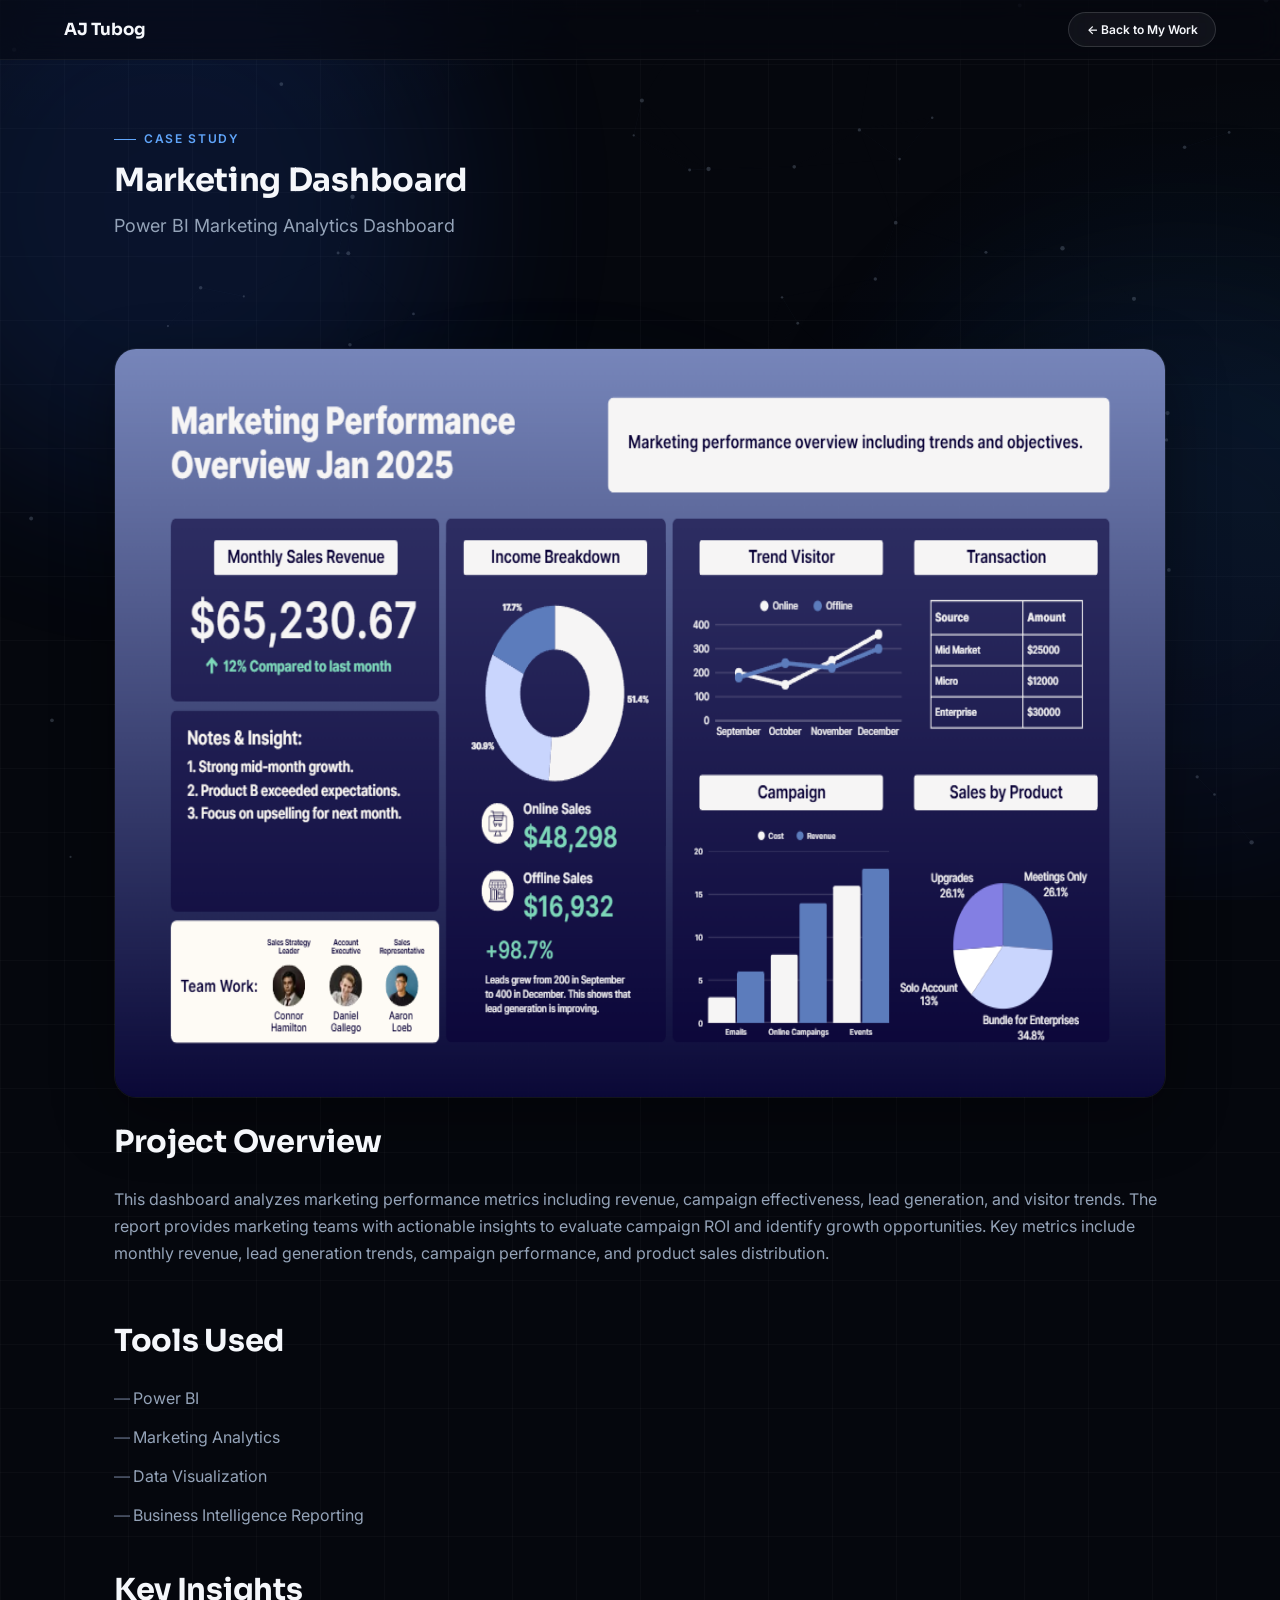
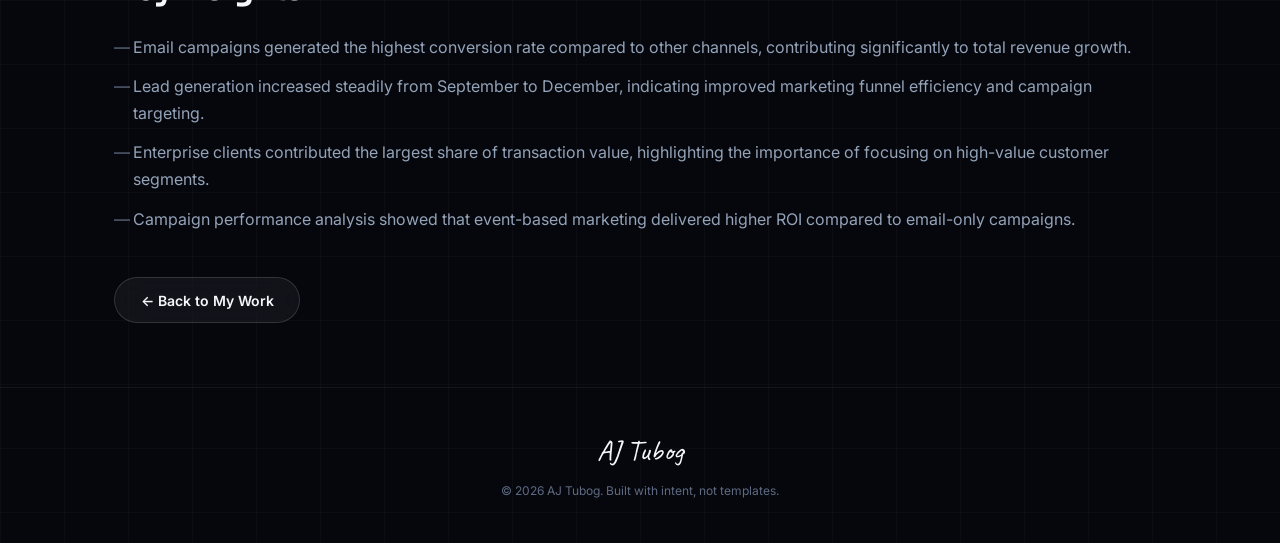
==== commit 9090369e: "Add files via upload" ====
--- a/projects/marketing-dashboard.html
+++ b/projects/marketing-dashboard.html
@@ -31,7 +31,7 @@
 <canvas id="bgNetwork" class="bg-network" aria-hidden="true"></canvas>
 
 <nav class="site-nav">
-  <a href="../index.html" class="brand"><span class="hash">#</span> AJ Tubog</a>
+  <a href="../index.html" class="brand">AJ Tubog</a>
   <a href="../index.html#work" class="btn btn-ghost btn-sm">← Back to My Work</a>
 </nav>
 
@@ -80,7 +80,7 @@
 
 <footer class="site-footer">
   <div class="container">
-    <div class="footer-signature"><span class="hash">#</span> AJ Tubog</div>
+    <div class="footer-signature">AJ Tubog</div>
     <p class="footer-note">© <span id="year"></span> AJ Tubog. Built with intent, not templates.</p>
   </div>
 </footer>
--- a/css/style.css
+++ b/css/style.css
@@ -307,13 +307,6 @@
 /* =========================================================
    COMPONENTS — nav, buttons, cards, pills, folders, chat shell
    ========================================================= */
-
-/* ---------- Brand mark ---------- */
-.hash{
-  color:var(--accent-2);
-  opacity:.85;
-  font-weight:700;
-}
 
 /* ---------- Nav ---------- */
 .site-nav{
@@ -927,12 +920,11 @@
   display:inline-block;
 }
 
-.preloader-signature{
-  font-family:var(--font-signature);
-  font-size:clamp(2.5rem, 9vw, 5.5rem);
+.preloader-signature-svg{
+  display:block;
+  width:clamp(150px, 22vw, 240px);
+  height:auto;
   color:var(--text-0);
-  white-space:nowrap;
-  display:inline-block;
 }
 
 .preloader-pen{
